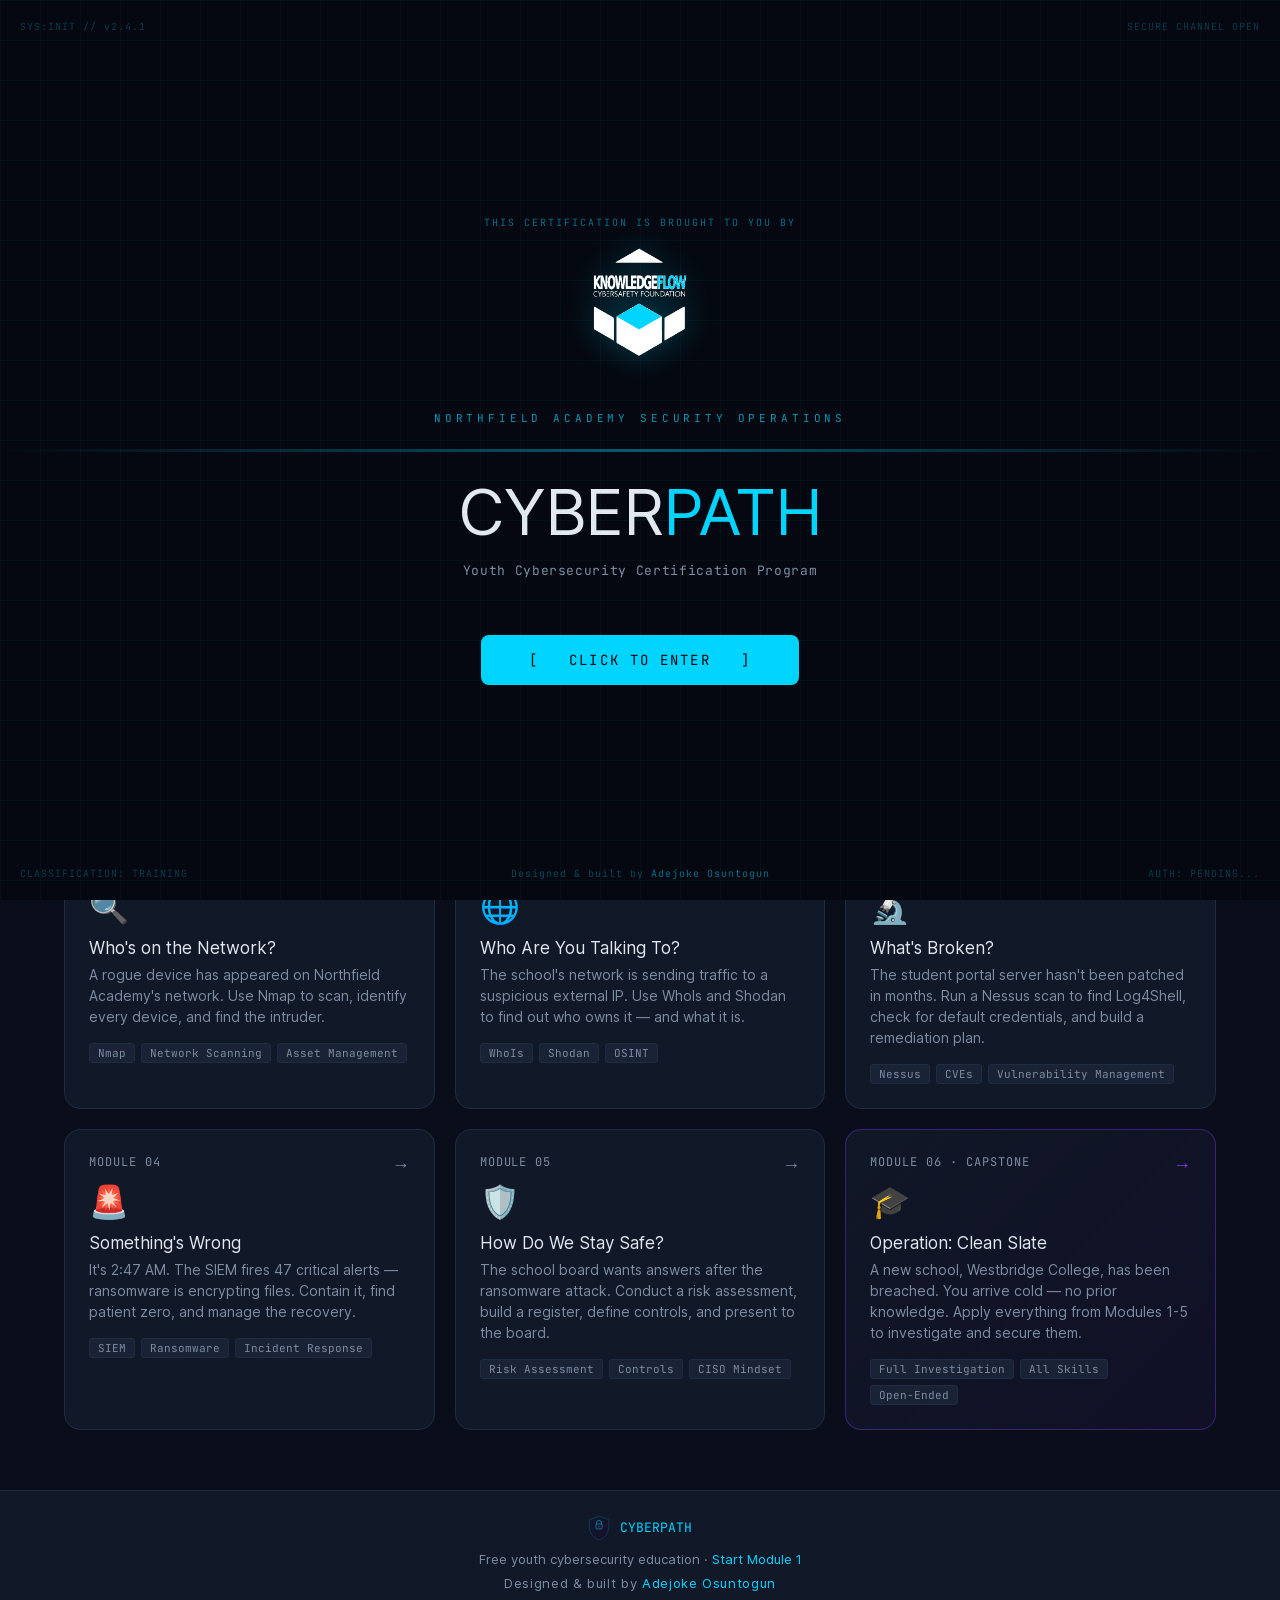
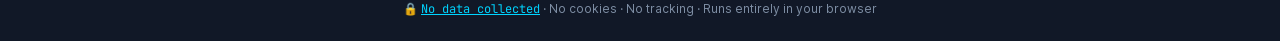
==== index.html @ 9d6669fd "Self-host fonts + add privacy notice" ====
<!DOCTYPE html>
<html lang="en">
<head>
<meta charset="UTF-8">
<meta name="viewport" content="width=device-width, initial-scale=1.0">
<title>CyberPath — Youth Cybersecurity Certification</title>
<style>
  @import url('fonts/fonts.css');
  :root{--bg:#0a0e1a;--panel:#111827;--panel2:#1a2235;--border:#1e2d45;--accent:#00d4ff;--accent2:#7c3aed;--green:#10b981;--yellow:#f59e0b;--red:#ef4444;--text:#e2e8f0;--muted:#7d8da3;--mono:'JetBrains Mono',monospace;--sans:'Inter',sans-serif;}
  *{box-sizing:border-box;margin:0;padding:0;}
  body{background:var(--bg);color:var(--text);font-family:var(--sans);min-height:100vh;}

  /* ── SPLASH OVERLAY ─────────────────────────────────── */
  #splash{position:fixed;inset:0;z-index:9999;background:#050810;display:flex;flex-direction:column;align-items:center;justify-content:center;cursor:pointer;overflow:hidden;transition:opacity 1.5s ease;}
  #splash.hiding{opacity:0;pointer-events:none;}
  .splash-grid{position:absolute;inset:0;background-image:linear-gradient(rgba(0,212,255,.04) 1px,transparent 1px),linear-gradient(90deg,rgba(0,212,255,.04) 1px,transparent 1px);background-size:40px 40px;}
  @keyframes scanSplash{0%{transform:translateY(-100%);}100%{transform:translateY(100vh);}}
  .splash-scan{position:absolute;left:0;right:0;height:3px;background:linear-gradient(90deg,transparent,rgba(0,212,255,.4),transparent);animation:scanSplash 3s linear infinite;}
  .splash-logo{font-family:var(--mono);font-size:11px;letter-spacing:.35em;color:var(--accent);opacity:.7;margin-bottom:48px;text-transform:uppercase;}
  .splash-title{font-size:64px;font-weight:800;color:var(--text);letter-spacing:-.02em;margin-bottom:12px;text-align:center;}
  .splash-title span{color:var(--accent);}
  .splash-sub{font-family:var(--mono);font-size:13px;color:var(--muted);margin-bottom:56px;letter-spacing:.05em;}
  @keyframes enterPulse{0%,100%{opacity:1;box-shadow:0 0 0 0 rgba(0,212,255,.4);}50%{opacity:.75;box-shadow:0 0 0 12px rgba(0,212,255,0);}}
  .splash-enter{font-family:var(--mono);font-size:14px;font-weight:700;color:#050810;background:var(--accent);border:none;padding:16px 48px;border-radius:8px;cursor:pointer;letter-spacing:.15em;text-transform:uppercase;animation:enterPulse 2s ease-in-out infinite;}
  .splash-enter:hover{background:#fff;}
  .splash-corner{position:absolute;font-family:var(--mono);font-size:10px;color:rgba(0,212,255,.25);letter-spacing:.1em;}
  .splash-corner.tl{top:20px;left:20px;}
  .splash-corner.tr{top:20px;right:20px;}
  .splash-corner.bl{bottom:20px;left:20px;}
  .splash-corner.br{bottom:20px;right:20px;}
  @keyframes glitch{0%,90%,100%{transform:none;opacity:1;}92%{transform:translate(-2px,1px);opacity:.8;}94%{transform:translate(2px,-1px);opacity:.9;}96%{transform:translate(-1px,0);opacity:.85;}}
  .splash-title{animation:glitch 6s infinite;}

  /* ── SOUND TOGGLE ───────────────────────────────────── */
  .sound-toggle{position:fixed;top:16px;right:16px;z-index:100;background:var(--panel);border:1px solid var(--border);color:var(--muted);font-family:var(--mono);font-size:12px;padding:6px 12px;border-radius:6px;cursor:pointer;transition:all .2s;}
  .sound-toggle:hover{border-color:var(--accent);color:var(--accent);}

  /* ── HERO ───────────────────────────────────────────── */
  .hero{padding:80px 24px 60px;text-align:center;position:relative;overflow:hidden;}
  .hero::before{content:'';position:absolute;inset:0;background:radial-gradient(ellipse 80% 50% at 50% 0%,rgba(0,212,255,.08),transparent);pointer-events:none;}
  @keyframes scanLine{0%{top:-2px;}100%{top:100%;}}
  .hero::after{content:'';position:absolute;left:0;right:0;height:2px;background:linear-gradient(90deg,transparent,rgba(0,212,255,.15),transparent);animation:scanLine 4s linear infinite;pointer-events:none;}
  .hero-eyebrow{font-family:var(--mono);font-size:13px;color:var(--accent);letter-spacing:.15em;text-transform:uppercase;margin-bottom:16px;}
  .hero-title{font-size:52px;font-weight:800;line-height:1.1;margin-bottom:16px;}
  .hero-title span{background:linear-gradient(135deg,var(--accent),var(--accent2));-webkit-background-clip:text;-webkit-text-fill-color:transparent;background-clip:text;}
  .hero-sub{font-size:18px;color:#aebccf;max-width:560px;margin:0 auto 32px;line-height:1.6;}
  .hero-chips{display:flex;flex-wrap:wrap;gap:8px;justify-content:center;margin-bottom:40px;}
  .chip{background:var(--panel);border:1px solid var(--border);color:var(--muted);font-size:14px;padding:5px 14px;border-radius:99px;}
  .chip.green{border-color:rgba(16,185,129,.3);color:var(--green);}
  .hero-btns{display:flex;gap:12px;justify-content:center;flex-wrap:wrap;}
  .btn-primary{background:linear-gradient(135deg,var(--accent),var(--accent2));color:#fff;border:none;font-family:var(--mono);font-size:14px;font-weight:700;padding:14px 32px;border-radius:10px;cursor:pointer;text-decoration:none;display:inline-block;}
  .btn-secondary{background:transparent;color:var(--accent);border:1px solid rgba(0,212,255,.3);font-family:var(--mono);font-size:14px;font-weight:600;padding:14px 32px;border-radius:10px;cursor:pointer;text-decoration:none;display:inline-block;}

  /* ── SECTIONS ───────────────────────────────────────── */
  .section{padding:60px 24px;max-width:1200px;margin:0 auto;}
  .section-label{font-size:12px;font-weight:700;letter-spacing:.15em;color:var(--muted);text-transform:uppercase;margin-bottom:8px;}
  .section-title{font-size:28px;font-weight:700;margin-bottom:32px;}
  .modules-grid{display:grid;grid-template-columns:repeat(auto-fill,minmax(300px,1fr));gap:20px;}
  .module-card{background:var(--panel);border:1px solid var(--border);border-radius:16px;padding:24px;text-decoration:none;color:inherit;transition:all .25s;position:relative;display:block;}
  .module-card:hover{transform:translateY(-3px);border-color:var(--accent);}
  .module-card.capstone{border-color:rgba(124,58,237,.4);background:linear-gradient(135deg,var(--panel),rgba(124,58,237,.06));}
  .module-card.capstone:hover{border-color:var(--accent2);}
  .mc-number{font-family:var(--mono);font-size:12px;color:var(--muted);margin-bottom:12px;letter-spacing:.08em;}
  .mc-icon{font-size:32px;margin-bottom:12px;}
  .mc-title{font-size:17px;font-weight:700;color:var(--text);margin-bottom:6px;}
  .mc-sub{font-size:14px;color:var(--muted);line-height:1.5;margin-bottom:16px;}
  .mc-tags{display:flex;flex-wrap:wrap;gap:6px;}
  .mc-tag{background:var(--panel2);border:1px solid var(--border);color:var(--muted);font-family:var(--mono);font-size:11px;padding:2px 8px;border-radius:3px;}
  .mc-arrow{position:absolute;top:24px;right:24px;color:var(--muted);font-size:18px;transition:all .25s;}
  .module-card:hover .mc-arrow{color:var(--accent);transform:translateX(3px);}
  footer{background:var(--panel);border-top:1px solid var(--border);padding:24px;text-align:center;font-size:13px;color:var(--muted);}
  footer a{color:var(--accent);text-decoration:none;}
</style>
</head>
<body>

<!-- ── GAME SPLASH SCREEN ──────────────────────────────────────── -->
<div id="splash" onclick="enterSite()">
  <div class="splash-grid"></div>
  <div class="splash-scan"></div>
  <div class="splash-corner tl">SYS:INIT // v2.4.1</div>
  <div class="splash-corner tr">SECURE CHANNEL OPEN</div>
  <div class="splash-corner bl">CLASSIFICATION: TRAINING</div>
  <div class="splash-corner br">AUTH: PENDING...</div>
  <div style="position:absolute;bottom:20px;left:0;right:0;text-align:center;font-family:var(--mono);font-size:10px;color:rgba(0,212,255,.3);letter-spacing:.1em;">Designed &amp; built by <span style="color:rgba(0,212,255,.5);">Adejoke Osuntogun</span></div>
  <div style="display:flex;flex-direction:column;align-items:center;margin-bottom:16px;gap:8px;">
    <div style="font-family:var(--mono);font-size:10px;color:rgba(0,212,255,.5);letter-spacing:.2em;text-transform:uppercase;">This certification is brought to you by</div>
    <img src="kf-logo-dark-bg.png" alt="KnowledgeFlow Cybersafety Foundation" style="height:130px;filter:drop-shadow(0 0 16px rgba(0,212,255,.3));">
  </div>
  <div style="height:28px;"></div>
  <div class="splash-logo">Northfield Academy Security Operations</div>
  <div class="splash-title">CYBER<span>PATH</span></div>
  <div class="splash-sub">Youth Cybersecurity Certification Program</div>
  <button class="splash-enter">[ &nbsp; CLICK TO ENTER &nbsp; ]</button>
</div>

<!-- ── SOUND TOGGLE ────────────────────────────────────────────── -->
<button class="sound-toggle" id="soundToggle" onclick="toggleSound()">🔊 Sound ON</button>

<!-- ── HOMEPAGE CONTENT ────────────────────────────────────────── -->
<div class="hero">
  <div style="margin-bottom:24px;">
    <img src="kf-logo-dark-bg.png" alt="KnowledgeFlow Cybersafety Foundation" style="height:120px;">
  </div>
  <div class="hero-eyebrow">🛡️ Free · Browser-Based · No Install Required</div>
  <h1 class="hero-title">Learn <span>Cybersecurity</span><br>by Doing It</h1>
  <p class="hero-sub">A hands-on program for ages 14-17. Six real-world investigations using the same tools professionals use — Nmap, Nessus, Shodan, SIEM — all in a safe, sandboxed browser environment.</p>
  <div class="hero-chips">
    <div class="chip">✓ No install needed</div>
    <div class="chip">✓ Works on Chromebooks</div>
    <div class="chip">6 modules · ~45 min each</div>
    <div class="chip">Ages 14-17</div>
    <div class="chip">100% free</div>
  </div>
  <div class="hero-btns">
    <a href="module1_cyber_lab.html" class="btn-primary">Start Module 1 → (or pick any module below)</a>
    
  </div>
</div>

<div class="section">

  <div class="section-label">The Program</div>
  <div class="section-title">Six Real-World Investigations</div>

  <div class="modules-grid">
    <a href="module1_cyber_lab.html" class="module-card">
      <div class="mc-number">MODULE 01</div>
      <div class="mc-icon">🔍</div>
      <div class="mc-title">Who's on the Network?</div>
      <div class="mc-sub">A rogue device has appeared on Northfield Academy's network. Use Nmap to scan, identify every device, and find the intruder.</div>
      <div class="mc-tags"><span class="mc-tag">Nmap</span><span class="mc-tag">Network Scanning</span><span class="mc-tag">Asset Management</span></div>
      <div class="mc-arrow">→</div>
    </a>

    <a href="module2_cyber_lab.html" class="module-card">
      <div class="mc-number">MODULE 02</div>
      <div class="mc-icon">🌐</div>
      <div class="mc-title">Who Are You Talking To?</div>
      <div class="mc-sub">The school's network is sending traffic to a suspicious external IP. Use WhoIs and Shodan to find out who owns it — and what it is.</div>
      <div class="mc-tags"><span class="mc-tag">WhoIs</span><span class="mc-tag">Shodan</span><span class="mc-tag">OSINT</span></div>
      <div class="mc-arrow">→</div>
    </a>

    <a href="module3_cyber_lab.html" class="module-card">
      <div class="mc-number">MODULE 03</div>
      <div class="mc-icon">🔬</div>
      <div class="mc-title">What's Broken?</div>
      <div class="mc-sub">The student portal server hasn't been patched in months. Run a Nessus scan to find Log4Shell, check for default credentials, and build a remediation plan.</div>
      <div class="mc-tags"><span class="mc-tag">Nessus</span><span class="mc-tag">CVEs</span><span class="mc-tag">Vulnerability Management</span></div>
      <div class="mc-arrow">→</div>
    </a>

    <a href="module4_cyber_lab.html" class="module-card">
      <div class="mc-number">MODULE 04</div>
      <div class="mc-icon">🚨</div>
      <div class="mc-title">Something's Wrong</div>
      <div class="mc-sub">It's 2:47 AM. The SIEM fires 47 critical alerts — ransomware is encrypting files. Contain it, find patient zero, and manage the recovery.</div>
      <div class="mc-tags"><span class="mc-tag">SIEM</span><span class="mc-tag">Ransomware</span><span class="mc-tag">Incident Response</span></div>
      <div class="mc-arrow">→</div>
    </a>

    <a href="module5_cyber_lab.html" class="module-card">
      <div class="mc-number">MODULE 05</div>
      <div class="mc-icon">🛡️</div>
      <div class="mc-title">How Do We Stay Safe?</div>
      <div class="mc-sub">The school board wants answers after the ransomware attack. Conduct a risk assessment, build a register, define controls, and present to the board.</div>
      <div class="mc-tags"><span class="mc-tag">Risk Assessment</span><span class="mc-tag">Controls</span><span class="mc-tag">CISO Mindset</span></div>
      <div class="mc-arrow">→</div>
    </a>

    <a href="module6_cyber_lab.html" class="module-card capstone">
      <div class="mc-number">MODULE 06 · CAPSTONE</div>
      <div class="mc-icon">🎓</div>
      <div class="mc-title">Operation: Clean Slate</div>
      <div class="mc-sub">A new school, Westbridge College, has been breached. You arrive cold — no prior knowledge. Apply everything from Modules 1-5 to investigate and secure them.</div>
      <div class="mc-tags"><span class="mc-tag">Full Investigation</span><span class="mc-tag">All Skills</span><span class="mc-tag">Open-Ended</span></div>
      <div class="mc-arrow" style="color:var(--accent2)">→</div>
    </a>
  </div>
</div>

<footer>
  <div style="margin-bottom:10px;">
    <svg width="22" height="26" viewBox="0 0 72 82" fill="none" xmlns="http://www.w3.org/2000/svg" style="vertical-align:middle;margin-right:6px;opacity:.8">
      <path d="M36 2L4 14v22c0 20 13.6 38.7 32 44 18.4-5.3 32-24 32-44V14L36 2z" fill="url(#sfg)" stroke="rgba(0,212,255,.5)" stroke-width="1.5"/>
      <defs><linearGradient id="sfg" x1="4" y1="2" x2="68" y2="80" gradientUnits="userSpaceOnUse"><stop offset="0%" stop-color="#0d1b2e"/><stop offset="100%" stop-color="#1a0a2e"/></linearGradient></defs>
      <rect x="26" y="28" width="20" height="16" rx="3" fill="none" stroke="#00d4ff" stroke-width="2"/>
      <path d="M28 28v-4a8 8 0 0 1 16 0v4" fill="none" stroke="#00d4ff" stroke-width="2" stroke-linecap="round"/>
      <circle cx="36" cy="37" r="2.5" fill="#7c3aed"/>
    </svg>
    <strong style="color:var(--accent);font-family:var(--mono)">CYBERPATH</strong>
  </div>
  <div style="margin-bottom:8px;">Free youth cybersecurity education · <a href="module1_cyber_lab.html">Start Module 1</a></div>
  <div style="font-size:13px;color:var(--muted);letter-spacing:.05em;">Designed &amp; built by <span style="color:var(--accent);font-weight:600;">Adejoke Osuntogun</span></div>
  <div style="margin-top:10px;font-size:12px;color:var(--muted);">
    🔒 <button onclick="document.getElementById('privacyModal').style.display='flex'" style="background:none;border:none;color:var(--accent);font-size:12px;cursor:pointer;padding:0;font-family:var(--mono);text-decoration:underline;">No data collected</button>
    · No cookies · No tracking · Runs entirely in your browser
  </div>
</footer>

<!-- Privacy Modal -->
<div id="privacyModal" style="display:none;position:fixed;inset:0;background:rgba(0,0,0,.75);z-index:9999;align-items:center;justify-content:center;">
  <div style="background:#0d1b2e;border:1px solid rgba(0,212,255,.3);border-radius:14px;padding:32px 36px;max-width:460px;width:90%;font-family:'Segoe UI',sans-serif;position:relative;">
    <button onclick="document.getElementById('privacyModal').style.display='none'" style="position:absolute;top:14px;right:18px;background:none;border:none;color:var(--muted);font-size:20px;cursor:pointer;">✕</button>
    <div style="font-size:18px;font-weight:700;color:var(--accent);margin-bottom:16px;">🔒 Privacy Notice</div>
    <p style="color:#c8d6e5;font-size:14px;line-height:1.7;margin:0 0 12px;">CyberPath collects <strong style="color:#fff;">no personal data</strong> of any kind.</p>
    <ul style="color:#c8d6e5;font-size:14px;line-height:1.9;margin:0 0 16px;padding-left:20px;">
      <li>No accounts, names, or personal information</li>
      <li>No cookies or browser storage</li>
      <li>No tracking or analytics</li>
      <li>No data sent to any server</li>
      <li>All activity runs locally in your browser</li>
    </ul>
    <p style="color:var(--muted);font-size:12px;margin:0;">This tool is safe for use with students of all ages, including minors.</p>
  </div>
</div>

<script>
// ═══════════════════════════════════════════════════════════
//  CYBERPATH — AUDIO ENGINE
// ═══════════════════════════════════════════════════════════
let AC = null;         // AudioContext
let soundOn = true;
let ambient = null;    // ambient node bundle
let blipTimer = null;

function ctx() {
  if (!AC) AC = new (window.AudioContext || window.webkitAudioContext)();
  if (AC.state === 'suspended') AC.resume();
  return AC;
}

// ── Short SFX ────────────────────────────────────────────────────
function tone(freq, dur, type, vol, t) {
  if (!soundOn) return;
  const c = ctx(), o = c.createOscillator(), g = c.createGain();
  const start = t || c.currentTime;
  o.type = type || 'sine';
  o.frequency.value = freq;
  g.gain.setValueAtTime(vol || 0.06, start);
  g.gain.exponentialRampToValueAtTime(0.001, start + dur);
  o.connect(g); g.connect(c.destination);
  o.start(start); o.stop(start + dur + 0.01);
}

function sfxHover() {
  tone(880, 0.055, 'sine', 0.045);
}

function sfxClick() {
  if (!soundOn) return;
  const c = ctx(), o = c.createOscillator(), g = c.createGain();
  o.type = 'sine';
  o.frequency.setValueAtTime(700, c.currentTime);
  o.frequency.exponentialRampToValueAtTime(200, c.currentTime + 0.2);
  g.gain.setValueAtTime(0.09, c.currentTime);
  g.gain.exponentialRampToValueAtTime(0.001, c.currentTime + 0.22);
  o.connect(g); g.connect(c.destination);
  o.start(); o.stop(c.currentTime + 0.25);
}

function sfxCapstoneHover() {
  tone(1047, 0.05, 'sine', 0.04);
  setTimeout(() => tone(1319, 0.05, 'sine', 0.028), 45);
}

// ── Boot sequence (plays when entering) ──────────────────────────
function sfxBoot() {
  if (!soundOn) return;
  const notes = [220, 330, 440, 587, 880, 1047];
  notes.forEach((f, i) => setTimeout(() => tone(f, 0.12, 'square', 0.05), i * 80));
}

// ── Ambient background music ──────────────────────────────────────
//   Starts immediately after enterSite() click — plays until toggle off
function startAmbient() {
  if (ambient || !soundOn) return;
  const c = ctx();

  // Master output
  const master = c.createGain();
  master.gain.setValueAtTime(0, c.currentTime);
  master.gain.linearRampToValueAtTime(0.4, c.currentTime + 4); // slow fade in
  master.connect(c.destination);

  // ── Bass drone: 55hz + 82hz (power fifth, A1+E2)
  function makeDrone(freq, vol, detune) {
    const o = c.createOscillator(), g = c.createGain();
    o.type = 'sine';
    o.frequency.value = freq;
    if (detune) o.detune.value = detune;
    g.gain.value = vol;
    o.connect(g); g.connect(master);
    o.start();
    return o;
  }
  const d1 = makeDrone(55,  0.55, 0);
  const d2 = makeDrone(82.4, 0.3, 3);   // slight detune = warmth
  const d3 = makeDrone(110, 0.15, -2);  // octave above, quieter

  // ── Slow LFO breathing (0.06hz = ~17 sec cycle)
  const lfo = c.createOscillator();
  lfo.type = 'sine';
  lfo.frequency.value = 0.06;
  const lfoG = c.createGain();
  lfoG.gain.value = 0.07;
  lfo.connect(lfoG);
  lfoG.connect(master.gain);
  lfo.start();

  // ── Server-room noise (bandpass filtered white noise)
  const bufLen = c.sampleRate * 3;
  const buf = c.createBuffer(1, bufLen, c.sampleRate);
  const data = buf.getChannelData(0);
  for (let i = 0; i < bufLen; i++) data[i] = Math.random() * 2 - 1;
  const ns = c.createBufferSource();
  ns.buffer = buf; ns.loop = true;
  const bpf = c.createBiquadFilter();
  bpf.type = 'bandpass'; bpf.frequency.value = 600; bpf.Q.value = 0.8;
  const nsG = c.createGain(); nsG.gain.value = 0.05;
  ns.connect(bpf); bpf.connect(nsG); nsG.connect(master);
  ns.start();

  // ── Subtle rhythmic arpeggio (A minor: A C E G)
  const arpNotes = [220, 261.6, 329.6, 392, 440, 523];
  let arpStep = 0;
  const arpInterval = setInterval(() => {
    if (!soundOn || !ambient) { clearInterval(arpInterval); return; }
    const f = arpNotes[arpStep % arpNotes.length];
    tone(f, 0.18, 'sine', 0.018);
    arpStep++;
  }, 480); // ~125bpm sixteenth notes feel

  // ── Random data blips (network chatter)
  function scheduleBlip() {
    if (!ambient) return;
    blipTimer = setTimeout(() => {
      if (soundOn && ambient) {
        const blipFreqs = [440, 523, 659, 784, 1047, 1175];
        const f = blipFreqs[Math.floor(Math.random() * blipFreqs.length)];
        tone(f, 0.035 + Math.random() * 0.05, 'square', 0.02);
        if (Math.random() > 0.55) setTimeout(() => tone(f * 1.5, 0.03, 'square', 0.013), 70);
      }
      scheduleBlip();
    }, 1500 + Math.random() * 4500);
  }
  scheduleBlip();

  ambient = { d1, d2, d3, lfo, ns, master, arpInterval };
}

function stopAmbient() {
  if (blipTimer) { clearTimeout(blipTimer); blipTimer = null; }
  if (!ambient) return;
  try {
    const c = ctx();
    ambient.master.gain.linearRampToValueAtTime(0, c.currentTime + 1);
    const snap = ambient;
    setTimeout(() => {
      try { snap.d1.stop(); snap.d2.stop(); snap.d3.stop(); snap.lfo.stop(); snap.ns.stop(); } catch(e){}
      clearInterval(snap.arpInterval);
    }, 1100);
  } catch(e) {}
  ambient = null;
}

// ── Toggle ────────────────────────────────────────────────────────
function toggleSound() {
  soundOn = !soundOn;
  document.getElementById('soundToggle').textContent = soundOn ? '🔊 Sound ON' : '🔇 Sound OFF';
  soundOn ? startAmbient() : stopAmbient();
}

// ── Enter site ────────────────────────────────────────────────────
function enterSite() {
  const splash = document.getElementById('splash');
  splash.classList.add('hiding');
  setTimeout(() => splash.remove(), 1600);

  // Boot sequence then ambient
  sfxBoot();
  setTimeout(startAmbient, 700);
}

// ── Auto-skip splash when returning from a module ─────────────────
if(new URLSearchParams(location.search).get('skip')==='1'){
  document.addEventListener('DOMContentLoaded',()=>{
    const splash=document.getElementById('splash');
    if(splash){splash.style.display='none';}
  });
}

// ── Attach interaction sounds ─────────────────────────────────────
document.addEventListener('DOMContentLoaded', () => {
  document.querySelectorAll('.module-card').forEach(card => {
    const isCap = card.classList.contains('capstone');
    card.addEventListener('mouseenter', () => { isCap ? sfxCapstoneHover() : sfxHover(); });
    card.addEventListener('click', sfxClick);
  });

  document.querySelectorAll('.btn-primary, .btn-secondary').forEach(btn => {
    btn.addEventListener('mouseenter', sfxHover);
    btn.addEventListener('click', sfxClick);
  });

  document.querySelectorAll('.chip').forEach(chip => {
    chip.addEventListener('mouseenter', () => { if (soundOn) tone(600, 0.04, 'sine', 0.022); });
  });
});
</script>
</body>
</html>
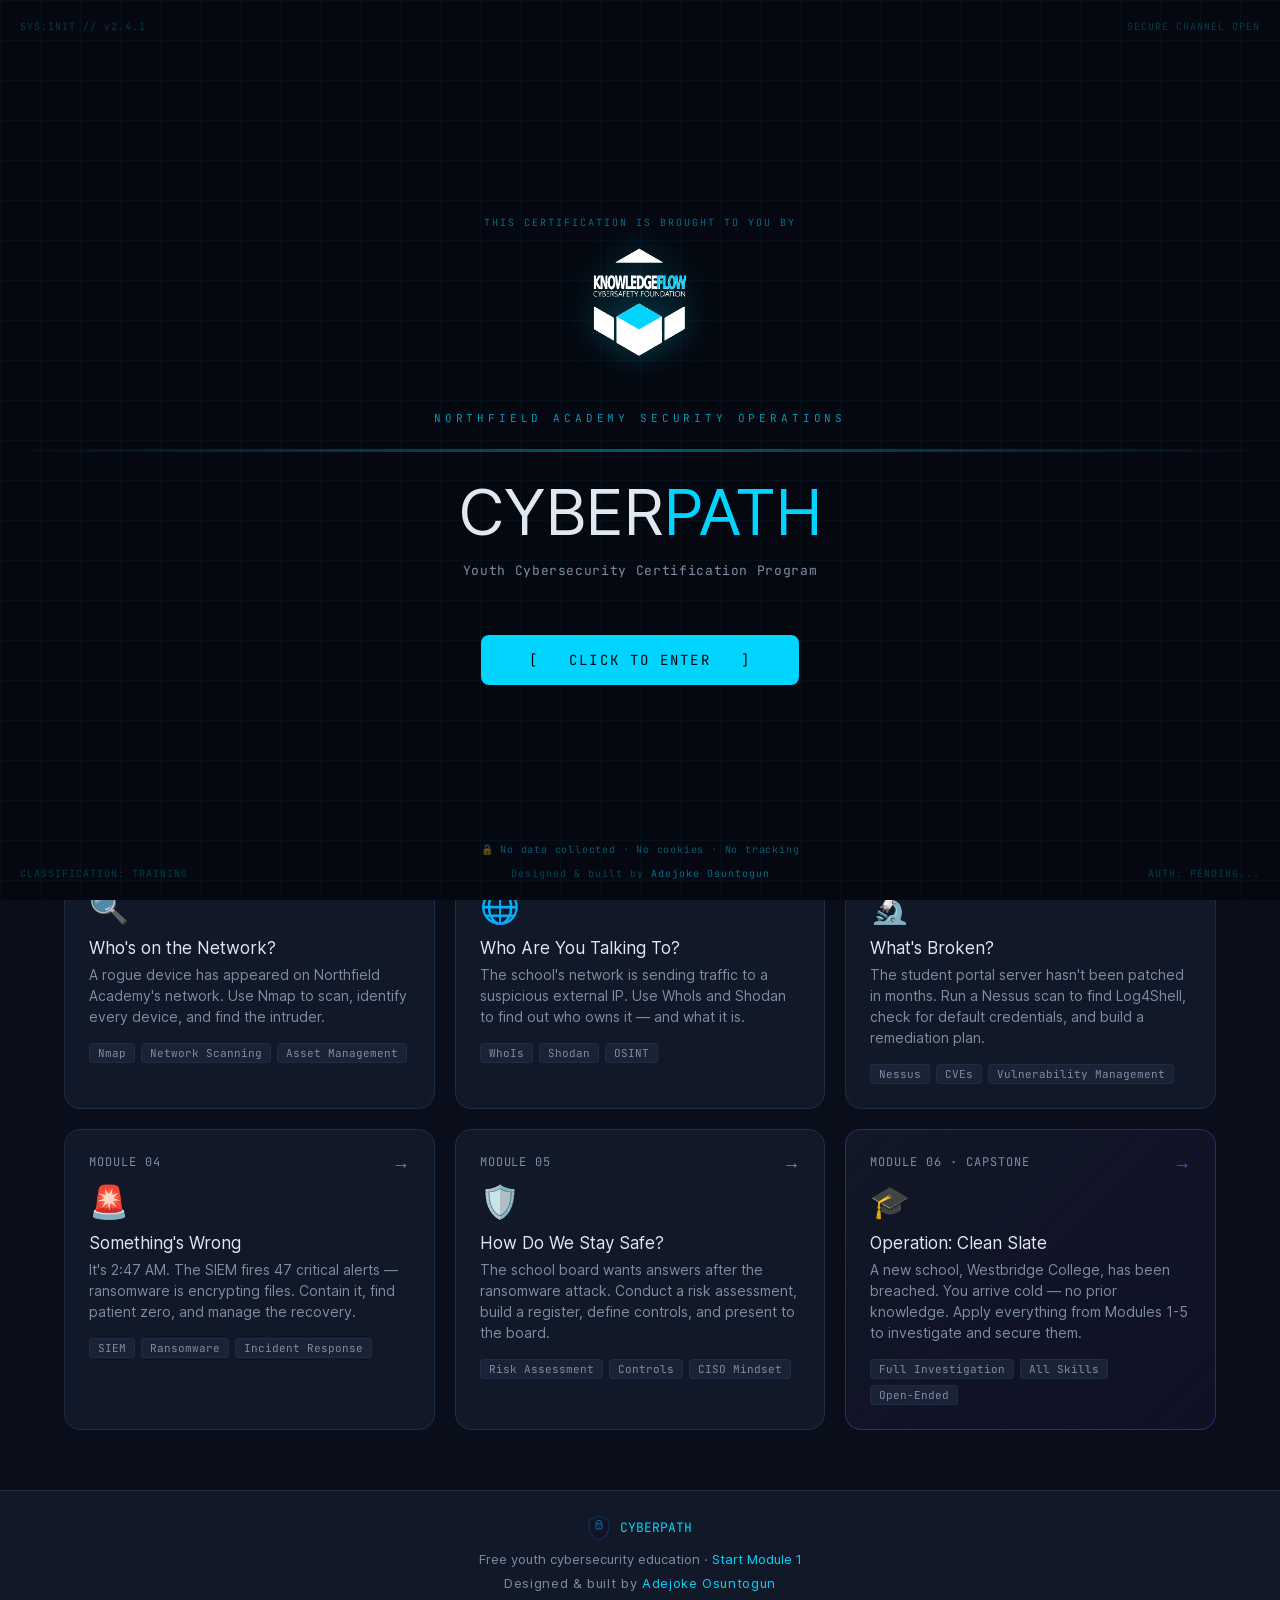
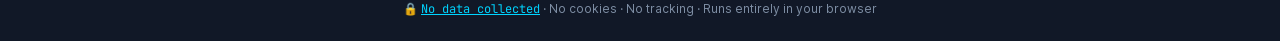
==== commit 37e42145: "Add privacy notice to splash screen" ====
--- a/index.html
+++ b/index.html
@@ -83,6 +83,9 @@
   <div class="splash-corner bl">CLASSIFICATION: TRAINING</div>
   <div class="splash-corner br">AUTH: PENDING...</div>
   <div style="position:absolute;bottom:20px;left:0;right:0;text-align:center;font-family:var(--mono);font-size:10px;color:rgba(0,212,255,.3);letter-spacing:.1em;">Designed &amp; built by <span style="color:rgba(0,212,255,.5);">Adejoke Osuntogun</span></div>
+  <div style="position:absolute;bottom:44px;left:0;right:0;text-align:center;font-family:var(--mono);font-size:10px;letter-spacing:.08em;">
+    <button onclick="event.stopPropagation();document.getElementById('privacyModal').style.display='flex'" style="background:none;border:none;color:rgba(0,212,255,.4);font-size:10px;cursor:pointer;padding:0;font-family:var(--mono);letter-spacing:.08em;">🔒 No data collected · No cookies · No tracking</button>
+  </div>
   <div style="display:flex;flex-direction:column;align-items:center;margin-bottom:16px;gap:8px;">
     <div style="font-family:var(--mono);font-size:10px;color:rgba(0,212,255,.5);letter-spacing:.2em;text-transform:uppercase;">This certification is brought to you by</div>
     <img src="kf-logo-dark-bg.png" alt="KnowledgeFlow Cybersafety Foundation" style="height:130px;filter:drop-shadow(0 0 16px rgba(0,212,255,.3));">
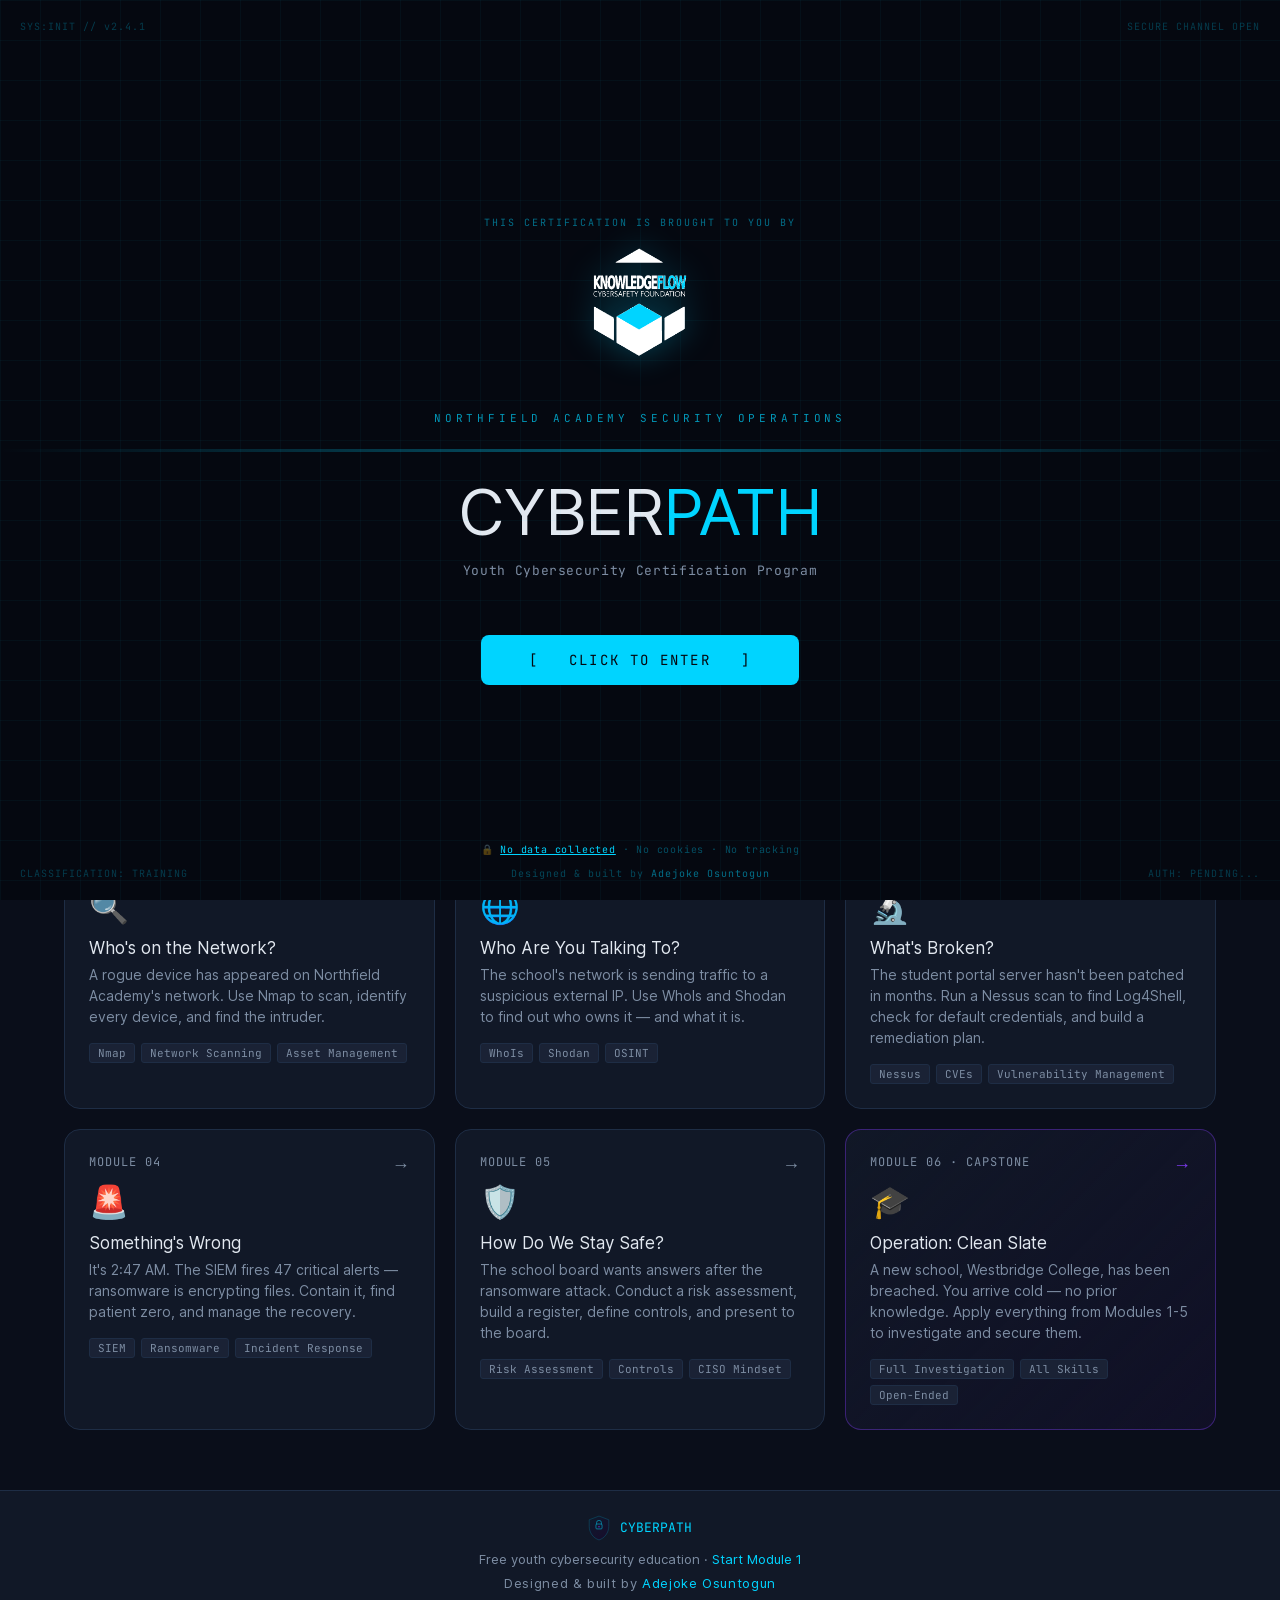
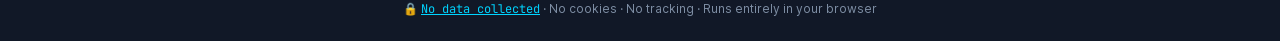
==== commit 1a366c69: "Style privacy notice on splash to match footer — underlined cyan link" ====
--- a/index.html
+++ b/index.html
@@ -83,8 +83,9 @@
   <div class="splash-corner bl">CLASSIFICATION: TRAINING</div>
   <div class="splash-corner br">AUTH: PENDING...</div>
   <div style="position:absolute;bottom:20px;left:0;right:0;text-align:center;font-family:var(--mono);font-size:10px;color:rgba(0,212,255,.3);letter-spacing:.1em;">Designed &amp; built by <span style="color:rgba(0,212,255,.5);">Adejoke Osuntogun</span></div>
-  <div style="position:absolute;bottom:44px;left:0;right:0;text-align:center;font-family:var(--mono);font-size:10px;letter-spacing:.08em;">
-    <button onclick="event.stopPropagation();document.getElementById('privacyModal').style.display='flex'" style="background:none;border:none;color:rgba(0,212,255,.4);font-size:10px;cursor:pointer;padding:0;font-family:var(--mono);letter-spacing:.08em;">🔒 No data collected · No cookies · No tracking</button>
+  <div style="position:absolute;bottom:44px;left:0;right:0;text-align:center;font-family:var(--mono);font-size:10px;letter-spacing:.08em;color:rgba(0,212,255,.35);">
+    🔒 <button onclick="event.stopPropagation();document.getElementById('privacyModal').style.display='flex'" style="background:none;border:none;color:#00d4ff;font-size:10px;cursor:pointer;padding:0;font-family:var(--mono);letter-spacing:.08em;text-decoration:underline;">No data collected</button>
+    · No cookies · No tracking
   </div>
   <div style="display:flex;flex-direction:column;align-items:center;margin-bottom:16px;gap:8px;">
     <div style="font-family:var(--mono);font-size:10px;color:rgba(0,212,255,.5);letter-spacing:.2em;text-transform:uppercase;">This certification is brought to you by</div>
